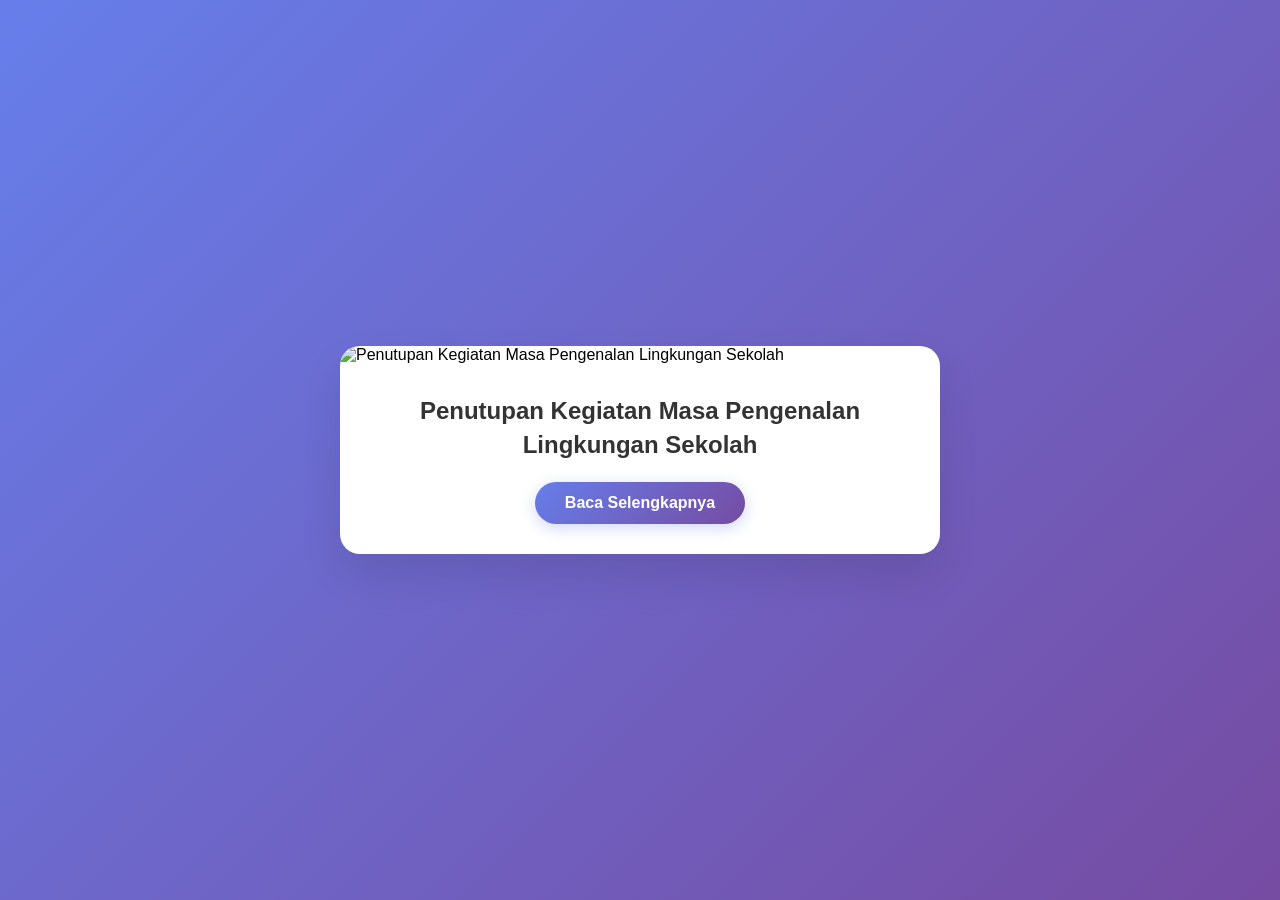
==== index.html @ 9420fc9f "Create responsive HTML page for MPLS closing event with styled layout Co-authored-by: arisatria049 <" ====
<!DOCTYPE html>
<html lang="id">
<head>
    <meta charset="UTF-8">
    <meta name="viewport" content="width=device-width, initial-scale=1.0">
    <title>Penutupan Kegiatan MPLS</title>
    <style>
        * {
            margin: 0;
            padding: 0;
            box-sizing: border-box;
        }

        body {
            font-family: 'Segoe UI', Tahoma, Geneva, Verdana, sans-serif;
            background: linear-gradient(135deg, #667eea 0%, #764ba2 100%);
            min-height: 100vh;
            display: flex;
            justify-content: center;
            align-items: center;
            padding: 20px;
        }

        .container {
            background: white;
            border-radius: 20px;
            box-shadow: 0 20px 40px rgba(0, 0, 0, 0.1);
            overflow: hidden;
            max-width: 600px;
            width: 100%;
            transition: transform 0.3s ease;
        }

        .container:hover {
            transform: translateY(-5px);
        }

        .image-container {
            position: relative;
            overflow: hidden;
        }

        .main-image {
            width: 100%;
            height: 300px;
            object-fit: cover;
            transition: transform 0.3s ease;
        }

        .main-image:hover {
            transform: scale(1.05);
        }

        .content {
            padding: 30px;
            text-align: center;
        }

        .title {
            font-size: 24px;
            font-weight: 700;
            color: #333;
            margin-bottom: 20px;
            line-height: 1.4;
        }

        .read-more-btn {
            display: inline-block;
            background: linear-gradient(135deg, #667eea 0%, #764ba2 100%);
            color: white;
            text-decoration: none;
            padding: 12px 30px;
            border-radius: 25px;
            font-weight: 600;
            transition: all 0.3s ease;
            box-shadow: 0 4px 15px rgba(102, 126, 234, 0.3);
        }

        .read-more-btn:hover {
            transform: translateY(-2px);
            box-shadow: 0 6px 20px rgba(102, 126, 234, 0.4);
            background: linear-gradient(135deg, #5a6fd8 0%, #6a4190 100%);
        }

        .read-more-btn:active {
            transform: translateY(0);
        }

        @media (max-width: 768px) {
            .container {
                margin: 10px;
            }
            
            .content {
                padding: 20px;
            }
            
            .title {
                font-size: 20px;
            }
            
            .main-image {
                height: 250px;
            }
        }
    </style>
</head>
<body>
    <div class="container">
        <div class="image-container">
            <img src="https://lh3.googleusercontent.com/pw/AP1GczNfdtX_GJyl7p0opzGhPleh0MaGWKS_qdQnhQq3QT5Ll6v9i-4k_peu69HfVYxm_7aUnIoWLXnYL4-QfKCPE9KWKrWwtu0Kcp7I-jOcFhJ19SvJ5dvDWpCsumwrOAolfR-8GHS-RSqZjFjOZoclpUDrhQ=w1640-h923-s-no-gm?authuser=0" 
                 alt="Penutupan Kegiatan Masa Pengenalan Lingkungan Sekolah" 
                 class="main-image">
        </div>
        <div class="content">
            <h1 class="title">Penutupan Kegiatan Masa Pengenalan Lingkungan Sekolah</h1>
            <a href="https://smpn4mendoyo.sch.id/berita-penutupanmpls2025.php" 
               target="_blank" 
               class="read-more-btn">
               Baca Selengkapnya
            </a>
        </div>
    </div>
</body>
</html>
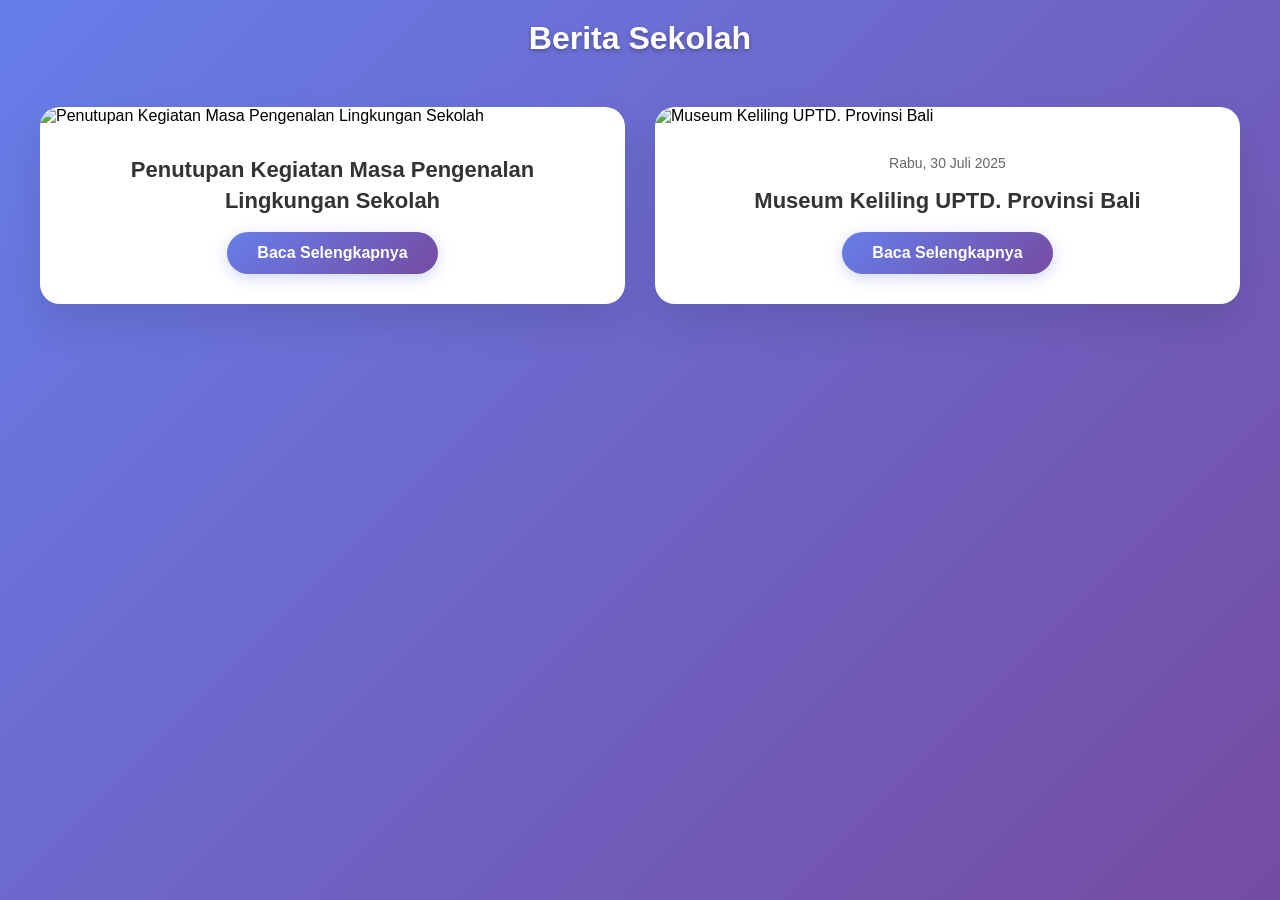
==== commit 8f6bc318: "Refactor homepage to support multiple articles with responsive grid layout Co-authored-by: arisatria" ====
--- a/index.html
+++ b/index.html
@@ -3,7 +3,7 @@
 <head>
     <meta charset="UTF-8">
     <meta name="viewport" content="width=device-width, initial-scale=1.0">
-    <title>Penutupan Kegiatan MPLS</title>
+    <title>Berita Sekolah</title>
     <style>
         * {
             margin: 0;
@@ -15,10 +15,30 @@
             font-family: 'Segoe UI', Tahoma, Geneva, Verdana, sans-serif;
             background: linear-gradient(135deg, #667eea 0%, #764ba2 100%);
             min-height: 100vh;
+            padding: 20px;
+        }
+
+        .main-container {
             display: flex;
-            justify-content: center;
-            align-items: center;
-            padding: 20px;
+            flex-direction: column;
+            gap: 30px;
+            max-width: 1200px;
+            margin: 0 auto;
+        }
+
+        .page-title {
+            text-align: center;
+            color: white;
+            font-size: 32px;
+            font-weight: 700;
+            margin-bottom: 20px;
+            text-shadow: 0 2px 4px rgba(0, 0, 0, 0.3);
+        }
+
+        .articles-grid {
+            display: grid;
+            grid-template-columns: repeat(auto-fit, minmax(500px, 1fr));
+            gap: 30px;
         }
 
         .container {
@@ -26,8 +46,6 @@
             border-radius: 20px;
             box-shadow: 0 20px 40px rgba(0, 0, 0, 0.1);
             overflow: hidden;
-            max-width: 600px;
-            width: 100%;
             transition: transform 0.3s ease;
         }
 
@@ -57,11 +75,18 @@
         }
 
         .title {
-            font-size: 24px;
+            font-size: 22px;
             font-weight: 700;
             color: #333;
-            margin-bottom: 20px;
+            margin-bottom: 15px;
             line-height: 1.4;
+        }
+
+        .date {
+            font-size: 14px;
+            color: #666;
+            margin-bottom: 15px;
+            font-weight: 500;
         }
 
         .read-more-btn {
@@ -87,8 +112,8 @@
         }
 
         @media (max-width: 768px) {
-            .container {
-                margin: 10px;
+            .articles-grid {
+                grid-template-columns: 1fr;
             }
             
             .content {
@@ -96,7 +121,11 @@
             }
             
             .title {
-                font-size: 20px;
+                font-size: 18px;
+            }
+            
+            .page-title {
+                font-size: 24px;
             }
             
             .main-image {
@@ -106,19 +135,44 @@
     </style>
 </head>
 <body>
-    <div class="container">
-        <div class="image-container">
-            <img src="https://lh3.googleusercontent.com/pw/AP1GczNfdtX_GJyl7p0opzGhPleh0MaGWKS_qdQnhQq3QT5Ll6v9i-4k_peu69HfVYxm_7aUnIoWLXnYL4-QfKCPE9KWKrWwtu0Kcp7I-jOcFhJ19SvJ5dvDWpCsumwrOAolfR-8GHS-RSqZjFjOZoclpUDrhQ=w1640-h923-s-no-gm?authuser=0" 
-                 alt="Penutupan Kegiatan Masa Pengenalan Lingkungan Sekolah" 
-                 class="main-image">
-        </div>
-        <div class="content">
-            <h1 class="title">Penutupan Kegiatan Masa Pengenalan Lingkungan Sekolah</h1>
-            <a href="https://smpn4mendoyo.sch.id/berita-penutupanmpls2025.php" 
-               target="_blank" 
-               class="read-more-btn">
-               Baca Selengkapnya
-            </a>
+    <div class="main-container">
+        <h1 class="page-title">Berita Sekolah</h1>
+        
+        <div class="articles-grid">
+            <!-- Artikel 1: Penutupan MPLS -->
+            <div class="container">
+                <div class="image-container">
+                    <img src="https://lh3.googleusercontent.com/pw/AP1GczNfdtX_GJyl7p0opzGhPleh0MaGWKS_qdQnhQq3QT5Ll6v9i-4k_peu69HfVYxm_7aUnIoWLXnYL4-QfKCPE9KWKrWwtu0Kcp7I-jOcFhJ19SvJ5dvDWpCsumwrOAolfR-8GHS-RSqZjFjOZoclpUDrhQ=w1640-h923-s-no-gm?authuser=0" 
+                         alt="Penutupan Kegiatan Masa Pengenalan Lingkungan Sekolah" 
+                         class="main-image">
+                </div>
+                <div class="content">
+                    <h2 class="title">Penutupan Kegiatan Masa Pengenalan Lingkungan Sekolah</h2>
+                    <a href="https://smpn4mendoyo.sch.id/berita-penutupanmpls2025.php" 
+                       target="_blank" 
+                       class="read-more-btn">
+                       Baca Selengkapnya
+                    </a>
+                </div>
+            </div>
+
+            <!-- Artikel 2: Museum Keliling -->
+            <div class="container">
+                <div class="image-container">
+                    <img src="https://lh3.googleusercontent.com/pw/AP1GczNSCaEV7OMyZupin-0iVDe91olkoR1OvrcsLGVShEXaIMoHk1d3xL9ZlSOrT4A5ZOxtiQ6w5V3XFkwIsHO6xBLLJgZTBfMYjEf-3zE_iTOqWfIfVyEI-1eEl3Zg3jhUUtn9rVJ40WVi6L2VI6ZzP6C_=w1230-h923-s-no-gm?authuser=0" 
+                         alt="Museum Keliling UPTD. Provinsi Bali" 
+                         class="main-image">
+                </div>
+                <div class="content">
+                    <div class="date">Rabu, 30 Juli 2025</div>
+                    <h2 class="title">Museum Keliling UPTD. Provinsi Bali</h2>
+                    <a href="https://smpn4mendoyo.sch.id/berita-penutupanmpls2025.php" 
+                       target="_blank" 
+                       class="read-more-btn">
+                       Baca Selengkapnya
+                    </a>
+                </div>
+            </div>
         </div>
     </div>
 </body>
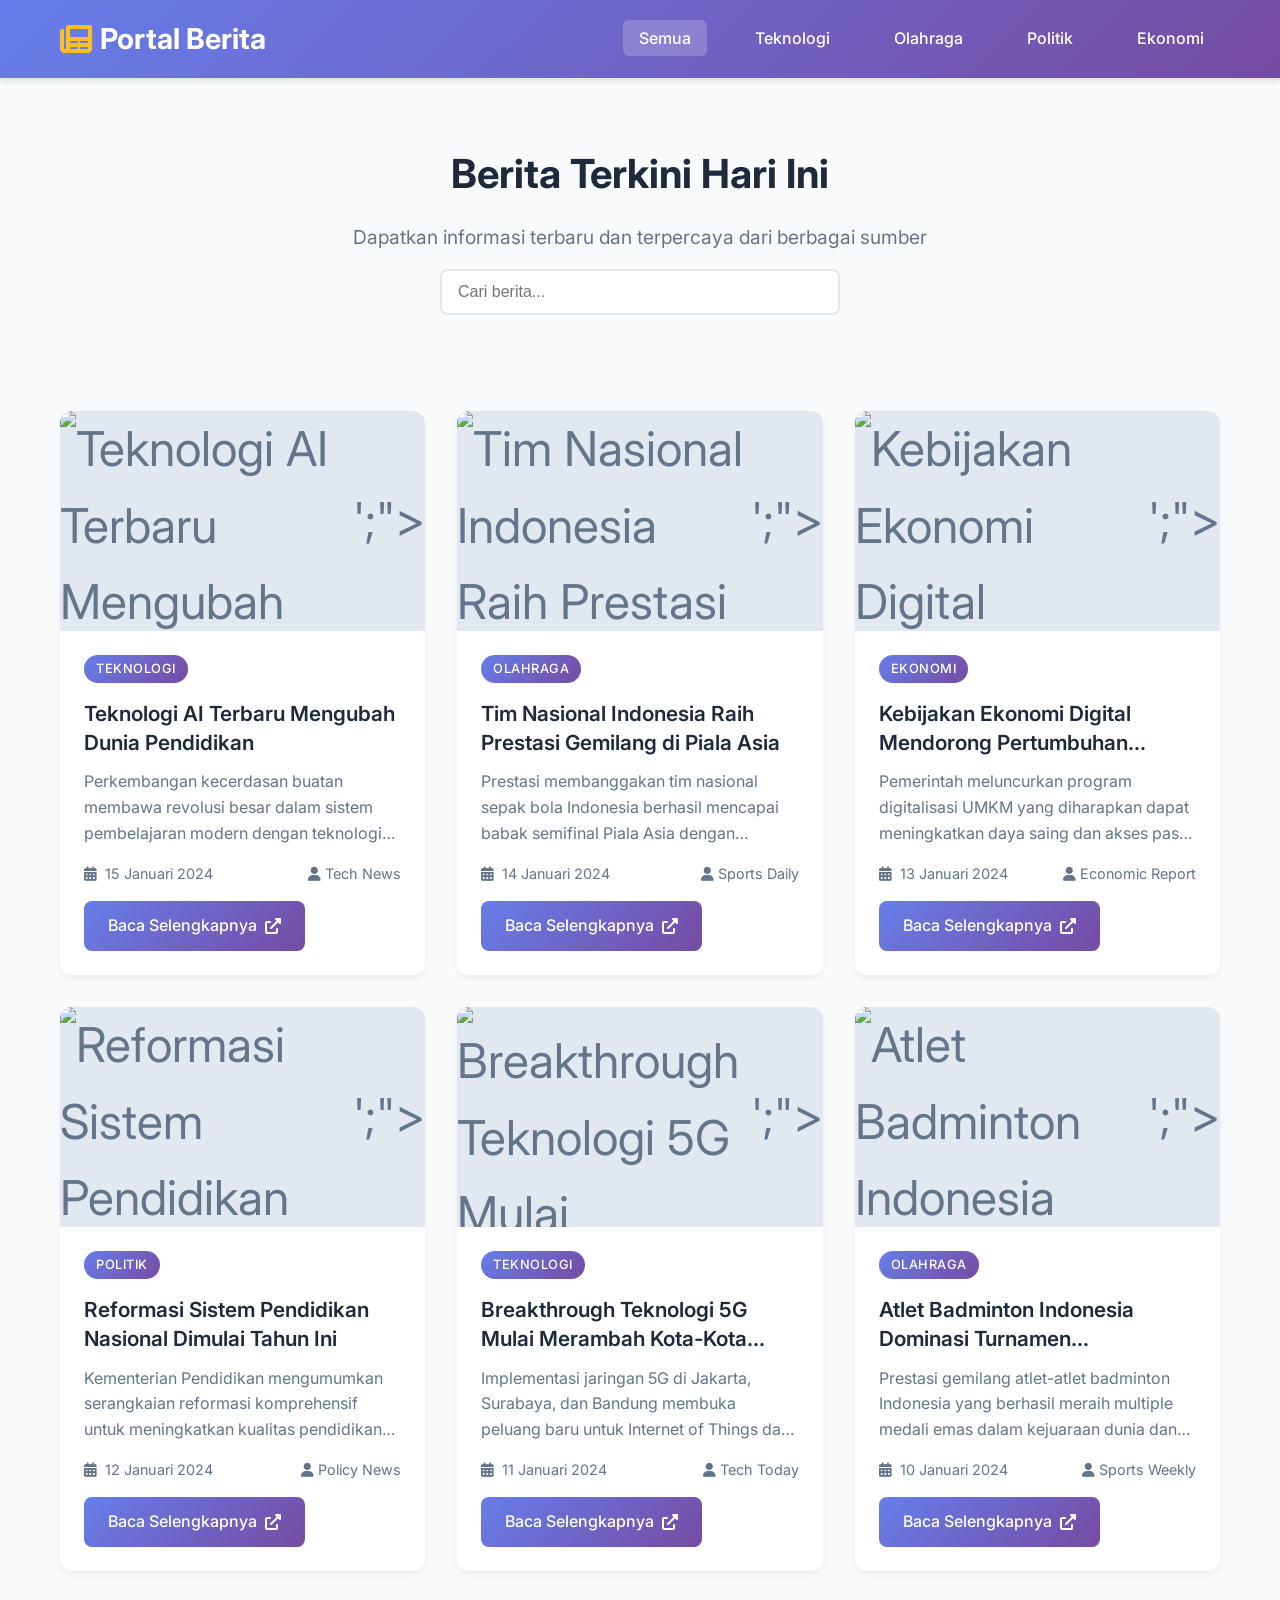
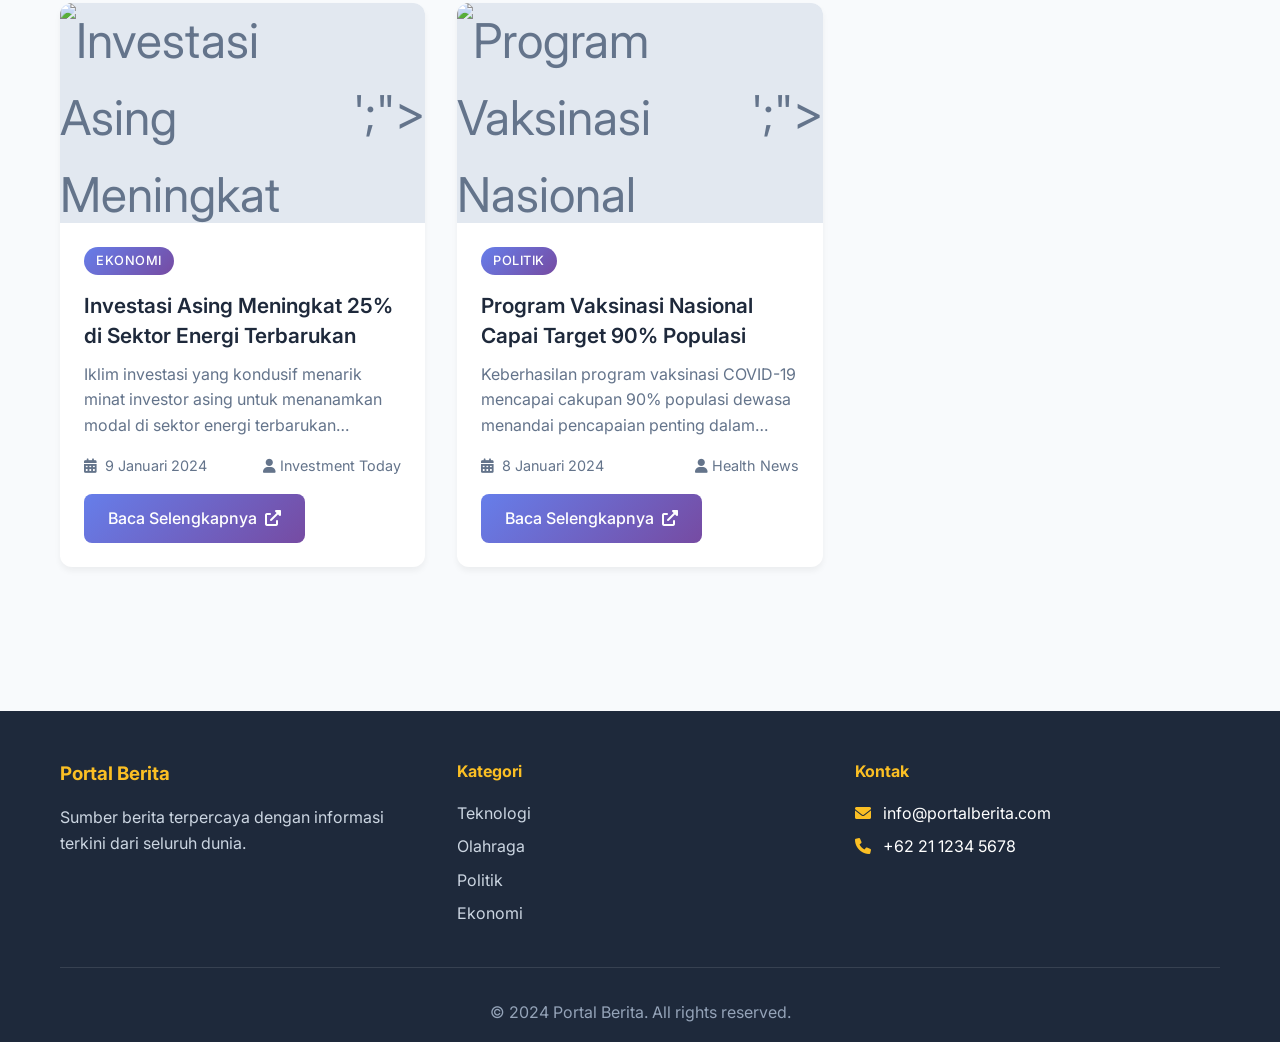
==== commit ec83a002: "Create news portal website with responsive design and dynamic content Co-authored-by: arisatria049 <" ====
--- a/index.html
+++ b/index.html
@@ -3,177 +3,81 @@
 <head>
     <meta charset="UTF-8">
     <meta name="viewport" content="width=device-width, initial-scale=1.0">
-    <title>Berita Sekolah</title>
-    <style>
-        * {
-            margin: 0;
-            padding: 0;
-            box-sizing: border-box;
-        }
-
-        body {
-            font-family: 'Segoe UI', Tahoma, Geneva, Verdana, sans-serif;
-            background: linear-gradient(135deg, #667eea 0%, #764ba2 100%);
-            min-height: 100vh;
-            padding: 20px;
-        }
-
-        .main-container {
-            display: flex;
-            flex-direction: column;
-            gap: 30px;
-            max-width: 1200px;
-            margin: 0 auto;
-        }
-
-        .page-title {
-            text-align: center;
-            color: white;
-            font-size: 32px;
-            font-weight: 700;
-            margin-bottom: 20px;
-            text-shadow: 0 2px 4px rgba(0, 0, 0, 0.3);
-        }
-
-        .articles-grid {
-            display: grid;
-            grid-template-columns: repeat(auto-fit, minmax(500px, 1fr));
-            gap: 30px;
-        }
-
-        .container {
-            background: white;
-            border-radius: 20px;
-            box-shadow: 0 20px 40px rgba(0, 0, 0, 0.1);
-            overflow: hidden;
-            transition: transform 0.3s ease;
-        }
-
-        .container:hover {
-            transform: translateY(-5px);
-        }
-
-        .image-container {
-            position: relative;
-            overflow: hidden;
-        }
-
-        .main-image {
-            width: 100%;
-            height: 300px;
-            object-fit: cover;
-            transition: transform 0.3s ease;
-        }
-
-        .main-image:hover {
-            transform: scale(1.05);
-        }
-
-        .content {
-            padding: 30px;
-            text-align: center;
-        }
-
-        .title {
-            font-size: 22px;
-            font-weight: 700;
-            color: #333;
-            margin-bottom: 15px;
-            line-height: 1.4;
-        }
-
-        .date {
-            font-size: 14px;
-            color: #666;
-            margin-bottom: 15px;
-            font-weight: 500;
-        }
-
-        .read-more-btn {
-            display: inline-block;
-            background: linear-gradient(135deg, #667eea 0%, #764ba2 100%);
-            color: white;
-            text-decoration: none;
-            padding: 12px 30px;
-            border-radius: 25px;
-            font-weight: 600;
-            transition: all 0.3s ease;
-            box-shadow: 0 4px 15px rgba(102, 126, 234, 0.3);
-        }
-
-        .read-more-btn:hover {
-            transform: translateY(-2px);
-            box-shadow: 0 6px 20px rgba(102, 126, 234, 0.4);
-            background: linear-gradient(135deg, #5a6fd8 0%, #6a4190 100%);
-        }
-
-        .read-more-btn:active {
-            transform: translateY(0);
-        }
-
-        @media (max-width: 768px) {
-            .articles-grid {
-                grid-template-columns: 1fr;
-            }
-            
-            .content {
-                padding: 20px;
-            }
-            
-            .title {
-                font-size: 18px;
-            }
-            
-            .page-title {
-                font-size: 24px;
-            }
-            
-            .main-image {
-                height: 250px;
-            }
-        }
-    </style>
+    <title>Portal Berita Terkini</title>
+    <link rel="stylesheet" href="style.css">
+    <link href="https://fonts.googleapis.com/css2?family=Inter:wght@400;500;600;700&display=swap" rel="stylesheet">
+    <link rel="stylesheet" href="https://cdnjs.cloudflare.com/ajax/libs/font-awesome/6.0.0/css/all.min.css">
 </head>
 <body>
-    <div class="main-container">
-        <h1 class="page-title">Berita Sekolah</h1>
-        
-        <div class="articles-grid">
-            <!-- Artikel 1: Penutupan MPLS -->
-            <div class="container">
-                <div class="image-container">
-                    <img src="https://lh3.googleusercontent.com/pw/AP1GczNfdtX_GJyl7p0opzGhPleh0MaGWKS_qdQnhQq3QT5Ll6v9i-4k_peu69HfVYxm_7aUnIoWLXnYL4-QfKCPE9KWKrWwtu0Kcp7I-jOcFhJ19SvJ5dvDWpCsumwrOAolfR-8GHS-RSqZjFjOZoclpUDrhQ=w1640-h923-s-no-gm?authuser=0" 
-                         alt="Penutupan Kegiatan Masa Pengenalan Lingkungan Sekolah" 
-                         class="main-image">
+    <header class="header">
+        <div class="container">
+            <div class="header-content">
+                <div class="logo">
+                    <i class="fas fa-newspaper"></i>
+                    <h1>Portal Berita</h1>
                 </div>
-                <div class="content">
-                    <h2 class="title">Penutupan Kegiatan Masa Pengenalan Lingkungan Sekolah</h2>
-                    <a href="https://smpn4mendoyo.sch.id/berita-penutupanmpls2025.php" 
-                       target="_blank" 
-                       class="read-more-btn">
-                       Baca Selengkapnya
-                    </a>
+                <nav class="nav">
+                    <ul>
+                        <li><a href="#" class="nav-link active" data-category="all">Semua</a></li>
+                        <li><a href="#" class="nav-link" data-category="teknologi">Teknologi</a></li>
+                        <li><a href="#" class="nav-link" data-category="olahraga">Olahraga</a></li>
+                        <li><a href="#" class="nav-link" data-category="politik">Politik</a></li>
+                        <li><a href="#" class="nav-link" data-category="ekonomi">Ekonomi</a></li>
+                    </ul>
+                </nav>
+            </div>
+        </div>
+    </header>
+
+    <main class="main">
+        <div class="container">
+            <section class="hero-section">
+                <h2>Berita Terkini Hari Ini</h2>
+                <p>Dapatkan informasi terbaru dan terpercaya dari berbagai sumber</p>
+            </section>
+
+            <section class="news-section">
+                <div class="news-grid" id="newsGrid">
+                    <!-- News articles will be dynamically inserted here -->
+                </div>
+                <div class="loading" id="loading">
+                    <i class="fas fa-spinner fa-spin"></i>
+                    <p>Memuat berita...</p>
+                </div>
+            </section>
+        </div>
+    </main>
+
+    <footer class="footer">
+        <div class="container">
+            <div class="footer-content">
+                <div class="footer-section">
+                    <h3>Portal Berita</h3>
+                    <p>Sumber berita terpercaya dengan informasi terkini dari seluruh dunia.</p>
+                </div>
+                <div class="footer-section">
+                    <h4>Kategori</h4>
+                    <ul>
+                        <li><a href="#">Teknologi</a></li>
+                        <li><a href="#">Olahraga</a></li>
+                        <li><a href="#">Politik</a></li>
+                        <li><a href="#">Ekonomi</a></li>
+                    </ul>
+                </div>
+                <div class="footer-section">
+                    <h4>Kontak</h4>
+                    <ul>
+                        <li><i class="fas fa-envelope"></i> info@portalberita.com</li>
+                        <li><i class="fas fa-phone"></i> +62 21 1234 5678</li>
+                    </ul>
                 </div>
             </div>
-
-            <!-- Artikel 2: Museum Keliling -->
-            <div class="container">
-                <div class="image-container">
-                    <img src="https://lh3.googleusercontent.com/pw/AP1GczNSCaEV7OMyZupin-0iVDe91olkoR1OvrcsLGVShEXaIMoHk1d3xL9ZlSOrT4A5ZOxtiQ6w5V3XFkwIsHO6xBLLJgZTBfMYjEf-3zE_iTOqWfIfVyEI-1eEl3Zg3jhUUtn9rVJ40WVi6L2VI6ZzP6C_=w1230-h923-s-no-gm?authuser=0" 
-                         alt="Museum Keliling UPTD. Provinsi Bali" 
-                         class="main-image">
-                </div>
-                <div class="content">
-                    <div class="date">Rabu, 30 Juli 2025</div>
-                    <h2 class="title">Museum Keliling UPTD. Provinsi Bali</h2>
-                    <a href="https://smpn4mendoyo.sch.id/berita-penutupanmpls2025.php" 
-                       target="_blank" 
-                       class="read-more-btn">
-                       Baca Selengkapnya
-                    </a>
-                </div>
+            <div class="footer-bottom">
+                <p>&copy; 2024 Portal Berita. All rights reserved.</p>
             </div>
         </div>
-    </div>
+    </footer>
+
+    <script src="script.js"></script>
 </body>
 </html>
--- a/style.css
+++ b/style.css
@@ -0,0 +1,362 @@
+/* Reset and base styles */
+* {
+    margin: 0;
+    padding: 0;
+    box-sizing: border-box;
+}
+
+body {
+    font-family: 'Inter', -apple-system, BlinkMacSystemFont, 'Segoe UI', Roboto, sans-serif;
+    line-height: 1.6;
+    color: #1a1a1a;
+    background-color: #f8fafc;
+}
+
+.container {
+    max-width: 1200px;
+    margin: 0 auto;
+    padding: 0 20px;
+}
+
+/* Header styles */
+.header {
+    background: linear-gradient(135deg, #667eea 0%, #764ba2 100%);
+    color: white;
+    padding: 1rem 0;
+    box-shadow: 0 4px 6px rgba(0, 0, 0, 0.1);
+    position: sticky;
+    top: 0;
+    z-index: 100;
+}
+
+.header-content {
+    display: flex;
+    justify-content: space-between;
+    align-items: center;
+    gap: 2rem;
+}
+
+.logo {
+    display: flex;
+    align-items: center;
+    gap: 0.5rem;
+}
+
+.logo i {
+    font-size: 2rem;
+    color: #fbbf24;
+}
+
+.logo h1 {
+    font-size: 1.8rem;
+    font-weight: 700;
+    margin: 0;
+}
+
+.nav ul {
+    display: flex;
+    list-style: none;
+    gap: 2rem;
+    margin: 0;
+}
+
+.nav-link {
+    color: white;
+    text-decoration: none;
+    font-weight: 500;
+    padding: 0.5rem 1rem;
+    border-radius: 6px;
+    transition: all 0.3s ease;
+    position: relative;
+}
+
+.nav-link:hover,
+.nav-link.active {
+    background-color: rgba(255, 255, 255, 0.2);
+    transform: translateY(-2px);
+}
+
+/* Main content */
+.main {
+    padding: 2rem 0;
+}
+
+.hero-section {
+    text-align: center;
+    margin-bottom: 3rem;
+    padding: 2rem 0;
+}
+
+.hero-section h2 {
+    font-size: 2.5rem;
+    font-weight: 700;
+    color: #1e293b;
+    margin-bottom: 1rem;
+}
+
+.hero-section p {
+    font-size: 1.2rem;
+    color: #64748b;
+    max-width: 600px;
+    margin: 0 auto;
+}
+
+/* News grid */
+.news-grid {
+    display: grid;
+    grid-template-columns: repeat(auto-fill, minmax(350px, 1fr));
+    gap: 2rem;
+    margin-bottom: 3rem;
+}
+
+.news-card {
+    background: white;
+    border-radius: 12px;
+    overflow: hidden;
+    box-shadow: 0 4px 6px rgba(0, 0, 0, 0.05);
+    transition: all 0.3s ease;
+    cursor: pointer;
+    height: fit-content;
+}
+
+.news-card:hover {
+    transform: translateY(-8px);
+    box-shadow: 0 20px 25px rgba(0, 0, 0, 0.1);
+}
+
+.news-image {
+    width: 100%;
+    height: 220px;
+    object-fit: cover;
+    background: #e2e8f0;
+    display: flex;
+    align-items: center;
+    justify-content: center;
+    color: #64748b;
+    font-size: 3rem;
+}
+
+.news-image img {
+    width: 100%;
+    height: 100%;
+    object-fit: cover;
+}
+
+.news-content {
+    padding: 1.5rem;
+}
+
+.news-category {
+    background: linear-gradient(135deg, #667eea 0%, #764ba2 100%);
+    color: white;
+    padding: 0.25rem 0.75rem;
+    border-radius: 20px;
+    font-size: 0.8rem;
+    font-weight: 500;
+    text-transform: uppercase;
+    letter-spacing: 0.5px;
+    display: inline-block;
+    margin-bottom: 1rem;
+}
+
+.news-title {
+    font-size: 1.3rem;
+    font-weight: 600;
+    color: #1e293b;
+    margin-bottom: 0.75rem;
+    line-height: 1.4;
+    display: -webkit-box;
+    -webkit-line-clamp: 2;
+    -webkit-box-orient: vertical;
+    overflow: hidden;
+}
+
+.news-summary {
+    color: #64748b;
+    margin-bottom: 1rem;
+    display: -webkit-box;
+    -webkit-line-clamp: 3;
+    -webkit-box-orient: vertical;
+    overflow: hidden;
+}
+
+.news-meta {
+    display: flex;
+    justify-content: space-between;
+    align-items: center;
+    margin-bottom: 1rem;
+    font-size: 0.9rem;
+    color: #64748b;
+}
+
+.news-date {
+    display: flex;
+    align-items: center;
+    gap: 0.5rem;
+}
+
+.news-link {
+    background: linear-gradient(135deg, #667eea 0%, #764ba2 100%);
+    color: white;
+    text-decoration: none;
+    padding: 0.75rem 1.5rem;
+    border-radius: 8px;
+    font-weight: 500;
+    display: inline-flex;
+    align-items: center;
+    gap: 0.5rem;
+    transition: all 0.3s ease;
+}
+
+.news-link:hover {
+    transform: translateY(-2px);
+    box-shadow: 0 8px 15px rgba(102, 126, 234, 0.4);
+}
+
+/* Loading animation */
+.loading {
+    text-align: center;
+    padding: 3rem;
+    color: #64748b;
+}
+
+.loading i {
+    font-size: 2rem;
+    margin-bottom: 1rem;
+    color: #667eea;
+}
+
+.loading p {
+    font-size: 1.1rem;
+}
+
+/* Footer */
+.footer {
+    background: #1e293b;
+    color: white;
+    padding: 3rem 0 1rem;
+    margin-top: 4rem;
+}
+
+.footer-content {
+    display: grid;
+    grid-template-columns: repeat(auto-fit, minmax(250px, 1fr));
+    gap: 2rem;
+    margin-bottom: 2rem;
+}
+
+.footer-section h3,
+.footer-section h4 {
+    margin-bottom: 1rem;
+    color: #fbbf24;
+}
+
+.footer-section p {
+    color: #cbd5e1;
+    margin-bottom: 1rem;
+}
+
+.footer-section ul {
+    list-style: none;
+}
+
+.footer-section ul li {
+    margin-bottom: 0.5rem;
+}
+
+.footer-section ul li a {
+    color: #cbd5e1;
+    text-decoration: none;
+    transition: color 0.3s ease;
+}
+
+.footer-section ul li a:hover {
+    color: #fbbf24;
+}
+
+.footer-section ul li i {
+    margin-right: 0.5rem;
+    color: #fbbf24;
+}
+
+.footer-bottom {
+    text-align: center;
+    padding-top: 2rem;
+    border-top: 1px solid #374151;
+    color: #94a3b8;
+}
+
+/* Responsive design */
+@media (max-width: 768px) {
+    .header-content {
+        flex-direction: column;
+        gap: 1rem;
+    }
+    
+    .nav ul {
+        flex-wrap: wrap;
+        justify-content: center;
+        gap: 1rem;
+    }
+    
+    .hero-section h2 {
+        font-size: 2rem;
+    }
+    
+    .hero-section p {
+        font-size: 1rem;
+    }
+    
+    .news-grid {
+        grid-template-columns: 1fr;
+        gap: 1.5rem;
+    }
+    
+    .container {
+        padding: 0 15px;
+    }
+}
+
+@media (max-width: 480px) {
+    .logo h1 {
+        font-size: 1.5rem;
+    }
+    
+    .hero-section h2 {
+        font-size: 1.8rem;
+    }
+    
+    .news-content {
+        padding: 1rem;
+    }
+    
+    .news-title {
+        font-size: 1.2rem;
+    }
+}
+
+/* Animation keyframes */
+@keyframes fadeIn {
+    from {
+        opacity: 0;
+        transform: translateY(20px);
+    }
+    to {
+        opacity: 1;
+        transform: translateY(0);
+    }
+}
+
+.news-card {
+    animation: fadeIn 0.6s ease forwards;
+}
+
+/* Category filter animations */
+.news-card.hidden {
+    display: none;
+}
+
+.news-card.show {
+    display: block;
+    animation: fadeIn 0.6s ease forwards;
+}
